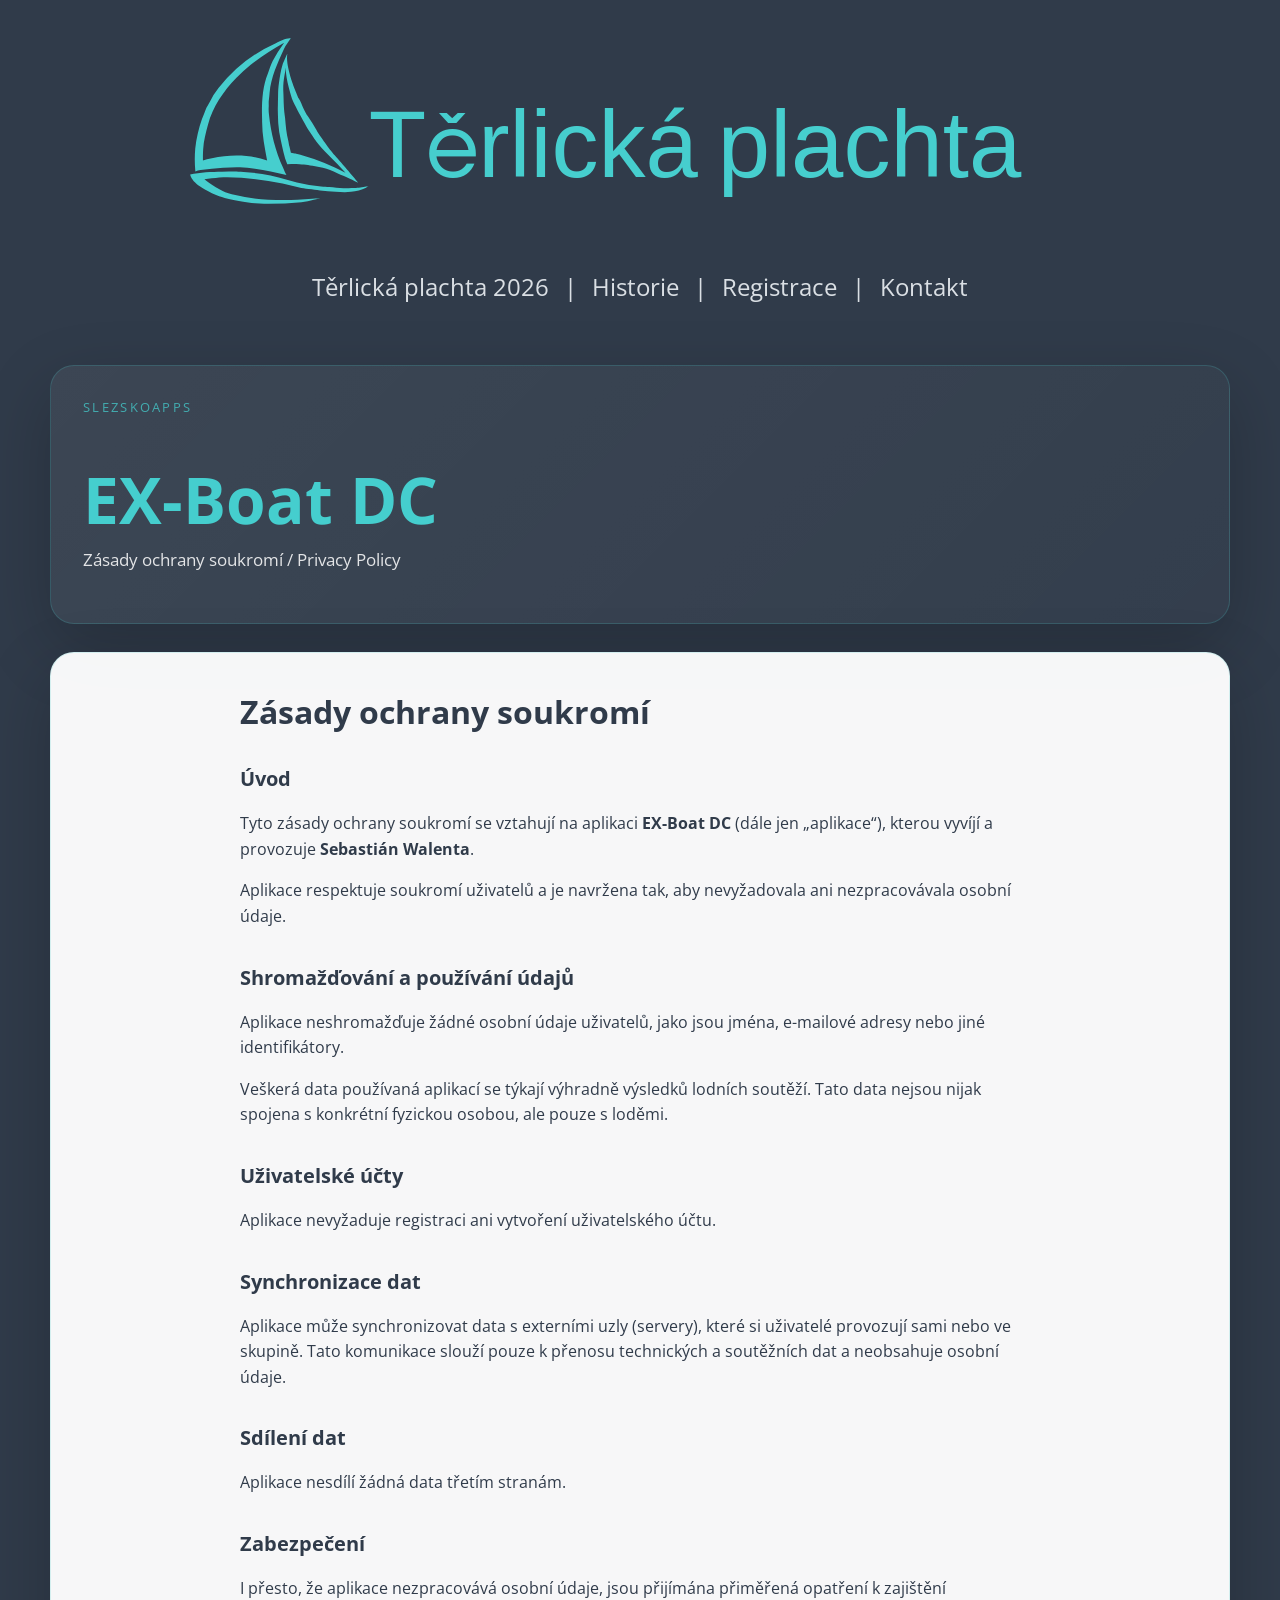
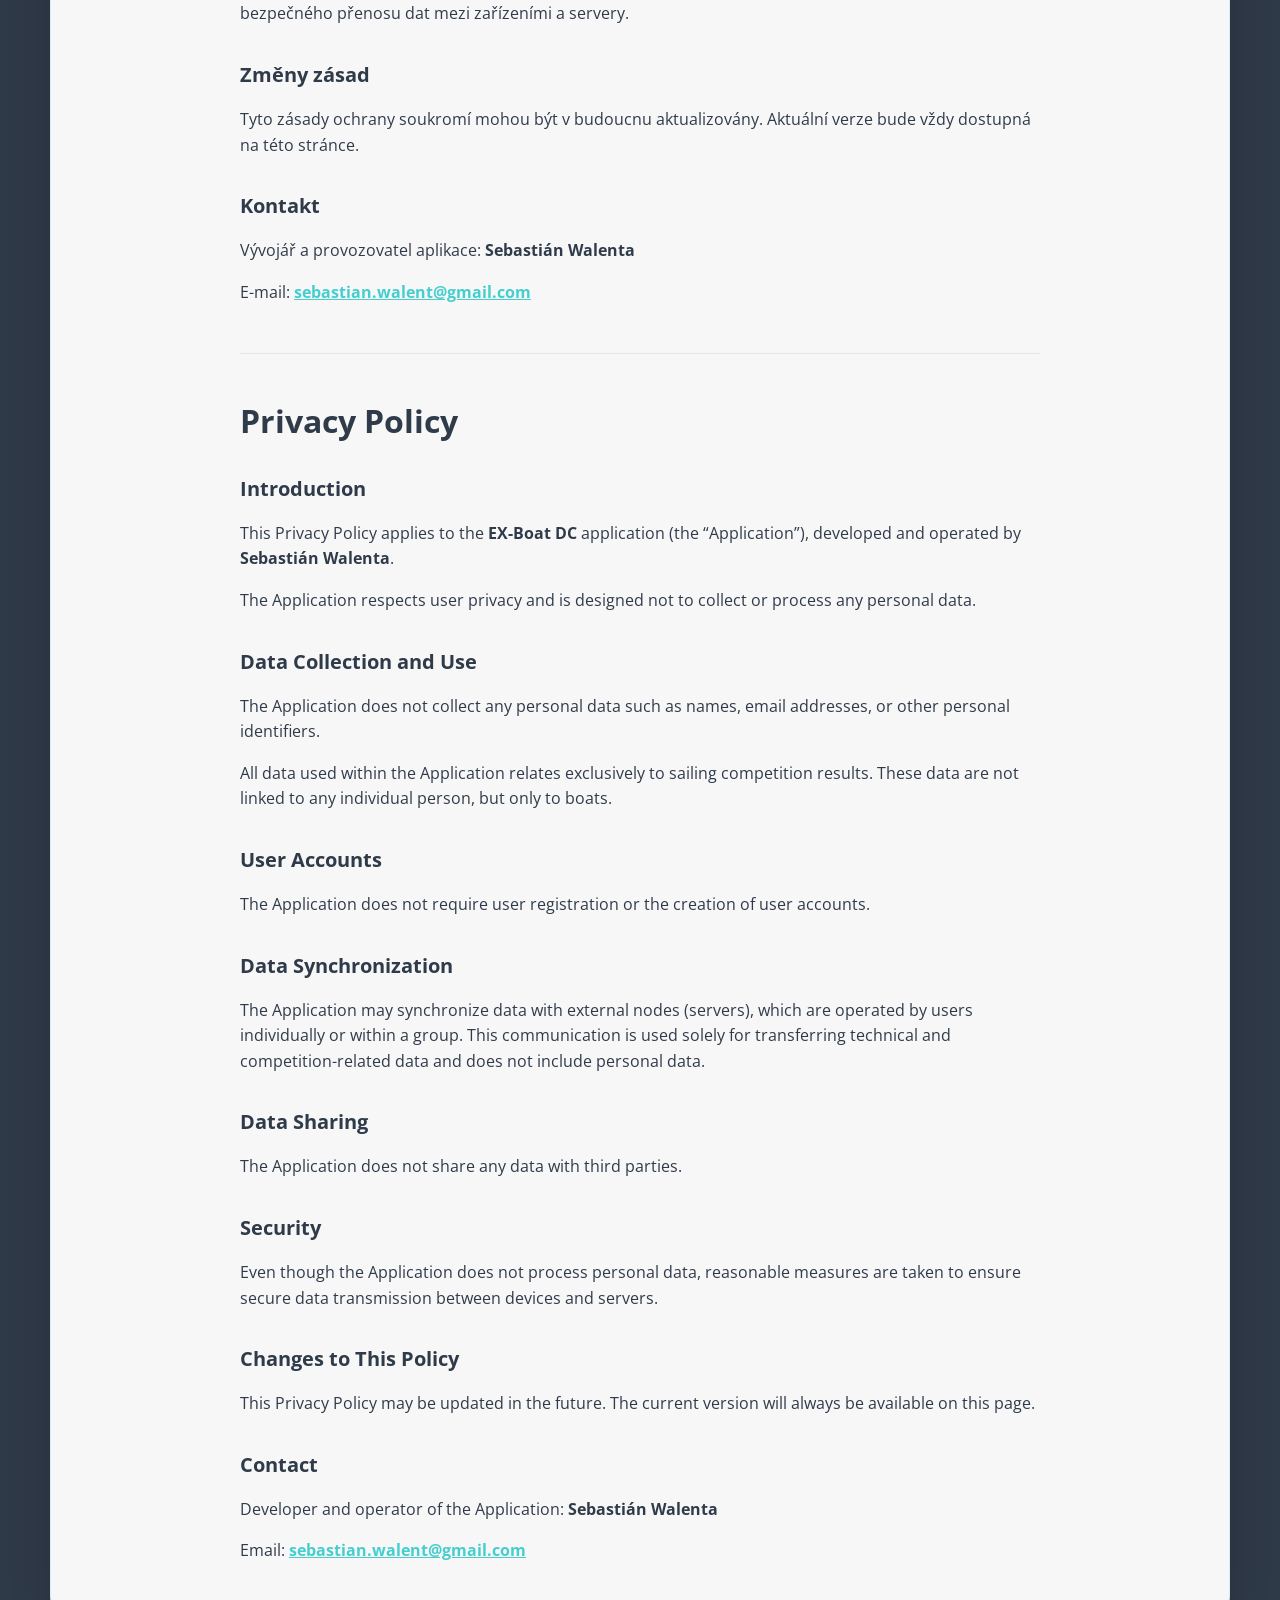
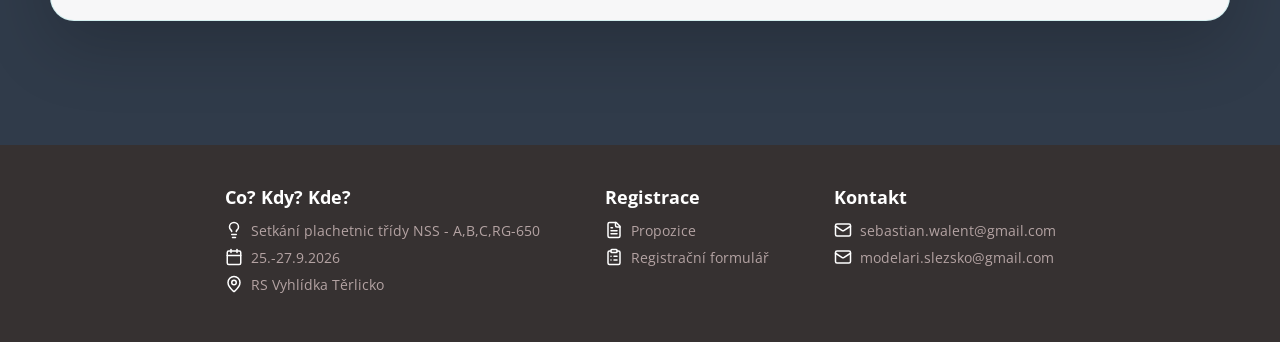
==== exdatacollectorterms.html @ 611fe251 "Deploy to GitHub Pages" ====
<!doctype html>
<html lang="en">
	<head>
		<meta charset="utf-8" />
		<meta name="viewport" content="width=device-width, initial-scale=1" />
		<meta name="text-scale" content="scale" />
		<link href="./_app/immutable/entry/start.FjOqadkw.js" rel="modulepreload">
		<link href="./_app/immutable/chunks/DL6HQwwM.js" rel="modulepreload">
		<link href="./_app/immutable/chunks/WMC_EZrS.js" rel="modulepreload">
		<link href="./_app/immutable/entry/app.DK5hUaBQ.js" rel="modulepreload">
		<link href="./_app/immutable/chunks/CbUDssf9.js" rel="modulepreload">
		<link href="./_app/immutable/chunks/D9FQP20W.js" rel="modulepreload">
		<link href="./_app/immutable/nodes/0.DXpUFutj.js" rel="modulepreload">
		<link href="./_app/immutable/nodes/2.Dat_YJwX.js" rel="modulepreload">
		<link href="./_app/immutable/nodes/4.Bv6mwJxS.js" rel="modulepreload">
		<!--12qhfyh--><link rel="icon" href="./favicon.png"/> <link href="https://fonts.googleapis.com/css2?family=Open+Sans:wght@400;700&amp;display=swap" rel="stylesheet"/><!----><!--1r5iayh--><!----><title>EX-Boat DC – Zásady ochrany soukromí / Privacy Policy</title>
		<link href="./_app/immutable/assets/0.CcY0380P.css" rel="stylesheet">
		<link href="./_app/immutable/assets/2._IaS-Gz3.css" rel="stylesheet">
		<link href="./_app/immutable/assets/4.DP5b9Ext.css" rel="stylesheet">
	</head>
	<body data-sveltekit-preload-data="hover">
		<div style="display: contents"><!--[--><!--[0--><!--[--><!--[0--><!--[--><div id="logo_block" class="svelte-rfuq4y"><a href="./" class="svelte-rfuq4y"><img src="./logos/logo.svg" id="logo" alt="Logo" class="svelte-rfuq4y"/> <img src="./logos/logomobile.svg" id="mobile_logo" alt="Logo Mobile" class="svelte-rfuq4y"/></a></div> <div id="menu_block" class="svelte-rfuq4y"><nav id="menu_web" class="svelte-rfuq4y"><a href="./" class="svelte-rfuq4y">Těrlická plachta 2026</a> <span class="sep svelte-rfuq4y">|</span> <a href="./historie" class="svelte-rfuq4y">Historie</a> <span class="sep svelte-rfuq4y">|</span> <a href="./registrace" class="svelte-rfuq4y">Registrace</a> <span class="sep svelte-rfuq4y">|</span> <a href="./kontakt" class="svelte-rfuq4y">Kontakt</a></nav> <nav id="menu_mob" class="svelte-rfuq4y"><a href="./" class="svelte-rfuq4y">Těrlická plachta 2026</a> <a href="./historie" class="svelte-rfuq4y">Historie</a> <a href="./registrace" class="svelte-rfuq4y">Registrace</a> <a href="./kontakt" class="svelte-rfuq4y">Kontakt</a></nav></div><!----> <main class="svelte-1v2axqk"><!--[--><div class="page-shell svelte-1r5iayh"><section class="hero svelte-1r5iayh"><div class="hero-copy svelte-1r5iayh"><p class="eyebrow svelte-1r5iayh">SlezskoApps</p> <h1 class="svelte-1r5iayh">EX-Boat DC</h1> <p class="lead svelte-1r5iayh">Zásady ochrany soukromí / Privacy Policy</p></div></section> <section class="content-card svelte-1r5iayh"><div class="legal-text svelte-1r5iayh"><h1 class="svelte-1r5iayh">Zásady ochrany soukromí</h1> <h2 class="svelte-1r5iayh">Úvod</h2> <p class="svelte-1r5iayh">Tyto zásady ochrany soukromí se vztahují na aplikaci <strong>EX-Boat DC</strong> (dále jen „aplikace“),
				kterou vyvíjí a provozuje <strong>Sebastián Walenta</strong>.</p> <p class="svelte-1r5iayh">Aplikace respektuje soukromí uživatelů a je navržena tak, aby nevyžadovala ani nezpracovávala osobní
				údaje.</p> <h2 class="svelte-1r5iayh">Shromažďování a používání údajů</h2> <p class="svelte-1r5iayh">Aplikace neshromažďuje žádné osobní údaje uživatelů, jako jsou jména, e-mailové adresy nebo jiné
				identifikátory.</p> <p class="svelte-1r5iayh">Veškerá data používaná aplikací se týkají výhradně výsledků lodních soutěží. Tato data nejsou nijak
				spojena s konkrétní fyzickou osobou, ale pouze s loděmi.</p> <h2 class="svelte-1r5iayh">Uživatelské účty</h2> <p class="svelte-1r5iayh">Aplikace nevyžaduje registraci ani vytvoření uživatelského účtu.</p> <h2 class="svelte-1r5iayh">Synchronizace dat</h2> <p class="svelte-1r5iayh">Aplikace může synchronizovat data s externími uzly (servery), které si uživatelé provozují sami nebo
				ve skupině. Tato komunikace slouží pouze k přenosu technických a soutěžních dat a neobsahuje osobní
				údaje.</p> <h2 class="svelte-1r5iayh">Sdílení dat</h2> <p class="svelte-1r5iayh">Aplikace nesdílí žádná data třetím stranám.</p> <h2 class="svelte-1r5iayh">Zabezpečení</h2> <p class="svelte-1r5iayh">I přesto, že aplikace nezpracovává osobní údaje, jsou přijímána přiměřená opatření k zajištění
				bezpečného přenosu dat mezi zařízeními a servery.</p> <h2 class="svelte-1r5iayh">Změny zásad</h2> <p class="svelte-1r5iayh">Tyto zásady ochrany soukromí mohou být v budoucnu aktualizovány. Aktuální verze bude vždy dostupná
				na této stránce.</p> <h2 class="svelte-1r5iayh">Kontakt</h2> <p class="svelte-1r5iayh">Vývojář a provozovatel aplikace: <strong>Sebastián Walenta</strong></p> <p class="svelte-1r5iayh">E-mail: <a href="mailto:sebastian.walent@gmail.com" class="svelte-1r5iayh">sebastian.walent@gmail.com</a></p> <hr class="svelte-1r5iayh"/> <h1 class="svelte-1r5iayh">Privacy Policy</h1> <h2 class="svelte-1r5iayh">Introduction</h2> <p class="svelte-1r5iayh">This Privacy Policy applies to the <strong>EX-Boat DC</strong> application (the “Application”), developed
				and operated by <strong>Sebastián Walenta</strong>.</p> <p class="svelte-1r5iayh">The Application respects user privacy and is designed not to collect or process any personal data.</p> <h2 class="svelte-1r5iayh">Data Collection and Use</h2> <p class="svelte-1r5iayh">The Application does not collect any personal data such as names, email addresses, or other personal
				identifiers.</p> <p class="svelte-1r5iayh">All data used within the Application relates exclusively to sailing competition results. These data
				are not linked to any individual person, but only to boats.</p> <h2 class="svelte-1r5iayh">User Accounts</h2> <p class="svelte-1r5iayh">The Application does not require user registration or the creation of user accounts.</p> <h2 class="svelte-1r5iayh">Data Synchronization</h2> <p class="svelte-1r5iayh">The Application may synchronize data with external nodes (servers), which are operated by users
				individually or within a group. This communication is used solely for transferring technical and
				competition-related data and does not include personal data.</p> <h2 class="svelte-1r5iayh">Data Sharing</h2> <p class="svelte-1r5iayh">The Application does not share any data with third parties.</p> <h2 class="svelte-1r5iayh">Security</h2> <p class="svelte-1r5iayh">Even though the Application does not process personal data, reasonable measures are taken to ensure
				secure data transmission between devices and servers.</p> <h2 class="svelte-1r5iayh">Changes to This Policy</h2> <p class="svelte-1r5iayh">This Privacy Policy may be updated in the future. The current version will always be available on
				this page.</p> <h2 class="svelte-1r5iayh">Contact</h2> <p class="svelte-1r5iayh">Developer and operator of the Application: <strong>Sebastián Walenta</strong></p> <p class="svelte-1r5iayh">Email: <a href="mailto:sebastian.walent@gmail.com" class="svelte-1r5iayh">sebastian.walent@gmail.com</a></p></div></section></div><!--]--><!----></main> <footer id="footer" class="svelte-jz8lnl"><div class="bottom_lines svelte-jz8lnl"><div class="bottom_line_nad svelte-jz8lnl">Co? Kdy? Kde?</div> <div class="bottom_line svelte-jz8lnl"><svg class="footer-icon svelte-jz8lnl" xmlns="http://www.w3.org/2000/svg" width="18" height="18" viewBox="0 0 24 24" fill="none" stroke="currentColor" stroke-width="2" stroke-linecap="round" stroke-linejoin="round"><path d="M15 14c.2-1 .7-1.7 1.5-2.5 1-.9 1.5-2.2 1.5-3.5A6 6 0 0 0 6 8c0 1 .2 2.2 1.5 3.5.7.7 1.3 1.5 1.5 2.5"></path><path d="M9 18h6"></path><path d="M10 22h4"></path></svg> <span>Setkání plachetnic třídy NSS - A,B,C,RG-650</span></div> <div class="bottom_line svelte-jz8lnl"><svg class="footer-icon svelte-jz8lnl" xmlns="http://www.w3.org/2000/svg" width="18" height="18" viewBox="0 0 24 24" fill="none" stroke="currentColor" stroke-width="2" stroke-linecap="round" stroke-linejoin="round"><path d="M8 2v4"></path><path d="M16 2v4"></path><rect width="18" height="18" x="3" y="4" rx="2"></rect><path d="M3 10h18"></path></svg> <span>25.-27.9.2026</span></div> <div class="bottom_line svelte-jz8lnl"><svg class="footer-icon svelte-jz8lnl" xmlns="http://www.w3.org/2000/svg" width="18" height="18" viewBox="0 0 24 24" fill="none" stroke="currentColor" stroke-width="2" stroke-linecap="round" stroke-linejoin="round"><path d="M20 10c0 4.993-5.539 10.193-7.399 11.799a1 1 0 0 1-1.202 0C9.539 20.193 4 14.993 4 10a8 8 0 0 1 16 0"></path><circle cx="12" cy="10" r="3"></circle></svg> <span>RS Vyhlídka Těrlicko</span></div></div> <div class="bottom_lines svelte-jz8lnl"><div class="bottom_line_nad svelte-jz8lnl">Registrace</div> <div class="bottom_line svelte-jz8lnl"><svg class="footer-icon svelte-jz8lnl" xmlns="http://www.w3.org/2000/svg" width="18" height="18" viewBox="0 0 24 24" fill="none" stroke="currentColor" stroke-width="2" stroke-linecap="round" stroke-linejoin="round"><path d="M15 2H6a2 2 0 0 0-2 2v16a2 2 0 0 0 2 2h12a2 2 0 0 0 2-2V7Z"></path><path d="M14 2v4a2 2 0 0 0 2 2h4"></path><path d="M10 9H8"></path><path d="M16 13H8"></path><path d="M16 17H8"></path></svg> <a href="./propozice/2025/propozice.pdf" class="svelte-jz8lnl">Propozice</a></div> <div class="bottom_line svelte-jz8lnl"><svg class="footer-icon svelte-jz8lnl" xmlns="http://www.w3.org/2000/svg" width="18" height="18" viewBox="0 0 24 24" fill="none" stroke="currentColor" stroke-width="2" stroke-linecap="round" stroke-linejoin="round"><path d="M16 4h2a2 2 0 0 1 2 2v14a2 2 0 0 1-2 2H6a2 2 0 0 1-2-2V6a2 2 0 0 1 2-2h2"></path><path d="M15 2H9a1 1 0 0 0-1 1v2a1 1 0 0 0 1 1h6a1 1 0 0 0 1-1V3a1 1 0 0 0-1-1Z"></path><path d="M12 11h4"></path><path d="M12 16h4"></path><path d="M8 11h.01"></path><path d="M8 16h.01"></path></svg> <a href="./registrace" class="svelte-jz8lnl">Registrační formulář</a></div></div> <div class="bottom_lines svelte-jz8lnl"><div class="bottom_line_nad svelte-jz8lnl">Kontakt</div> <div class="bottom_line svelte-jz8lnl"><svg class="footer-icon svelte-jz8lnl" xmlns="http://www.w3.org/2000/svg" width="18" height="18" viewBox="0 0 24 24" fill="none" stroke="currentColor" stroke-width="2" stroke-linecap="round" stroke-linejoin="round"><rect width="20" height="16" x="2" y="4" rx="2"></rect><path d="m22 7-8.97 5.7a1.94 1.94 0 0 1-2.06 0L2 7"></path></svg> <a href="mailto:sebastian.walent@gmail.com" class="svelte-jz8lnl">sebastian.walent@gmail.com</a></div> <div class="bottom_line svelte-jz8lnl"><svg class="footer-icon svelte-jz8lnl" xmlns="http://www.w3.org/2000/svg" width="18" height="18" viewBox="0 0 24 24" fill="none" stroke="currentColor" stroke-width="2" stroke-linecap="round" stroke-linejoin="round"><rect width="20" height="16" x="2" y="4" rx="2"></rect><path d="m22 7-8.97 5.7a1.94 1.94 0 0 1-2.06 0L2 7"></path></svg> <a href="mailto:modelari.slezsko@gmail.com" class="svelte-jz8lnl">modelari.slezsko@gmail.com</a></div></div></footer><!----><!--]--><!--]--><!----><!--]--><!--]--> <!--[-1--><!--]--><!--]-->
			
			<script>
				{
					__sveltekit_1jr6hcg = {
						base: new URL(".", location).pathname.slice(0, -1)
					};

					const element = document.currentScript.parentElement;

					Promise.all([
						import("./_app/immutable/entry/start.FjOqadkw.js"),
						import("./_app/immutable/entry/app.DK5hUaBQ.js")
					]).then(([kit, app]) => {
						kit.start(app, element, {
							node_ids: [0, 2, 4],
							data: [null,null,null],
							form: null,
							error: null
						});
					});
				}
			</script>
		</div>
	</body>
</html>
---- _app/immutable/assets/0.CcY0380P.css ----
body{color:#45cece;background-color:#303b4a;flex-direction:column;min-height:100vh;margin:0;font-family:Trebuchet MS,Segoe UI,Open Sans,sans-serif;display:flex}main{flex:1}a{color:inherit;text-decoration:none}html{scroll-behavior:smooth}
---- _app/immutable/assets/2._IaS-Gz3.css ----
#logo_block.svelte-rfuq4y{text-align:center;padding:20px 0}#logo.svelte-rfuq4y,#mobile_logo.svelte-rfuq4y{width:100%;max-width:1180px;margin:0 auto}#logo.svelte-rfuq4y{filter:invert(83%)sepia(82%)saturate(1620%)hue-rotate(140deg)brightness(86%)contrast(86%)}#mobile_logo.svelte-rfuq4y{filter:invert(83%)sepia(82%)saturate(1620%)hue-rotate(140deg)brightness(86%)contrast(86%);display:none}#menu_block.svelte-rfuq4y{text-align:center;margin-bottom:30px}#menu_web.svelte-rfuq4y{justify-content:center;align-items:center;gap:15px;font-size:1.5rem;display:flex}#menu_mob.svelte-rfuq4y{flex-direction:column;gap:10px;font-size:1.2rem;display:none}a.svelte-rfuq4y{color:#dadfe4;text-decoration:none;transition:color .2s}a.svelte-rfuq4y:hover{color:#45cece}a.active.svelte-rfuq4y{color:#45cece;font-weight:700}.sep.svelte-rfuq4y{color:#dadfe4}@media (width<=800px){#logo.svelte-rfuq4y{display:none}#mobile_logo.svelte-rfuq4y{max-width:300px;display:block}#menu_web.svelte-rfuq4y{display:none}#menu_mob.svelte-rfuq4y{display:flex}}#footer.svelte-jz8lnl{text-align:left;background-color:#363131;justify-content:space-around;margin-top:60px;padding:40px 15%;display:flex}.bottom_lines.svelte-jz8lnl{flex-direction:column;display:flex}.bottom_line_nad.svelte-jz8lnl{color:#fff;margin-bottom:12px;font-size:1.1rem;font-weight:700}.bottom_line.svelte-jz8lnl{color:#b4a3a3;align-items:center;gap:8px;margin-bottom:8px;font-size:.9rem;display:flex}.footer-icon.svelte-jz8lnl{stroke:#fff;flex-shrink:0;width:18px;height:18px}.bottom_line.svelte-jz8lnl a:where(.svelte-jz8lnl){color:#b4a3a3;text-decoration:none;transition:color .2s}.bottom_line.svelte-jz8lnl a:where(.svelte-jz8lnl):hover{color:#fff}@media (width<=768px){#footer.svelte-jz8lnl{flex-direction:column;gap:30px;padding:30px 10%}}main.svelte-1v2axqk{flex:1}
---- _app/immutable/assets/4.DP5b9Ext.css ----
.page-shell.svelte-1r5iayh{max-width:1180px;margin:0 auto;padding:32px 20px 64px}.hero.svelte-1r5iayh{margin-bottom:28px}.hero-copy.svelte-1r5iayh,.content-card.svelte-1r5iayh{border:1px solid #45cece33;border-radius:24px;box-shadow:0 24px 70px #0003}.hero-copy.svelte-1r5iayh{background:linear-gradient(135deg,#ffffff0f,#ffffff05);padding:32px}.eyebrow.svelte-1r5iayh{text-transform:uppercase;letter-spacing:.18em;opacity:.75;margin:0 0 10px;font-size:.8rem}h1.svelte-1r5iayh{margin-bottom:14px;font-size:clamp(2.3rem,5vw,4.2rem);line-height:.96}.lead.svelte-1r5iayh{color:#ffffffdb;max-width:55ch;font-size:1.05rem;line-height:1.6}.content-card.svelte-1r5iayh{color:#303b4a;background:#fffffff5;padding:40px}.legal-text.svelte-1r5iayh{max-width:800px;margin:0 auto;line-height:1.6}.legal-text.svelte-1r5iayh h1:where(.svelte-1r5iayh){color:#303b4a;margin-top:0;margin-bottom:1.5rem;font-size:2rem;line-height:1.2}.legal-text.svelte-1r5iayh h2:where(.svelte-1r5iayh){color:#303b4a;margin-top:2rem;margin-bottom:.75rem;font-size:1.25rem}.legal-text.svelte-1r5iayh p:where(.svelte-1r5iayh){margin-bottom:1rem}.legal-text.svelte-1r5iayh hr:where(.svelte-1r5iayh){border:0;border-top:1px solid #303b4a1a;margin:3rem 0}.legal-text.svelte-1r5iayh a:where(.svelte-1r5iayh){color:#45cece;font-weight:700;text-decoration:underline}@media (width<=800px){.content-card.svelte-1r5iayh{padding:24px}}
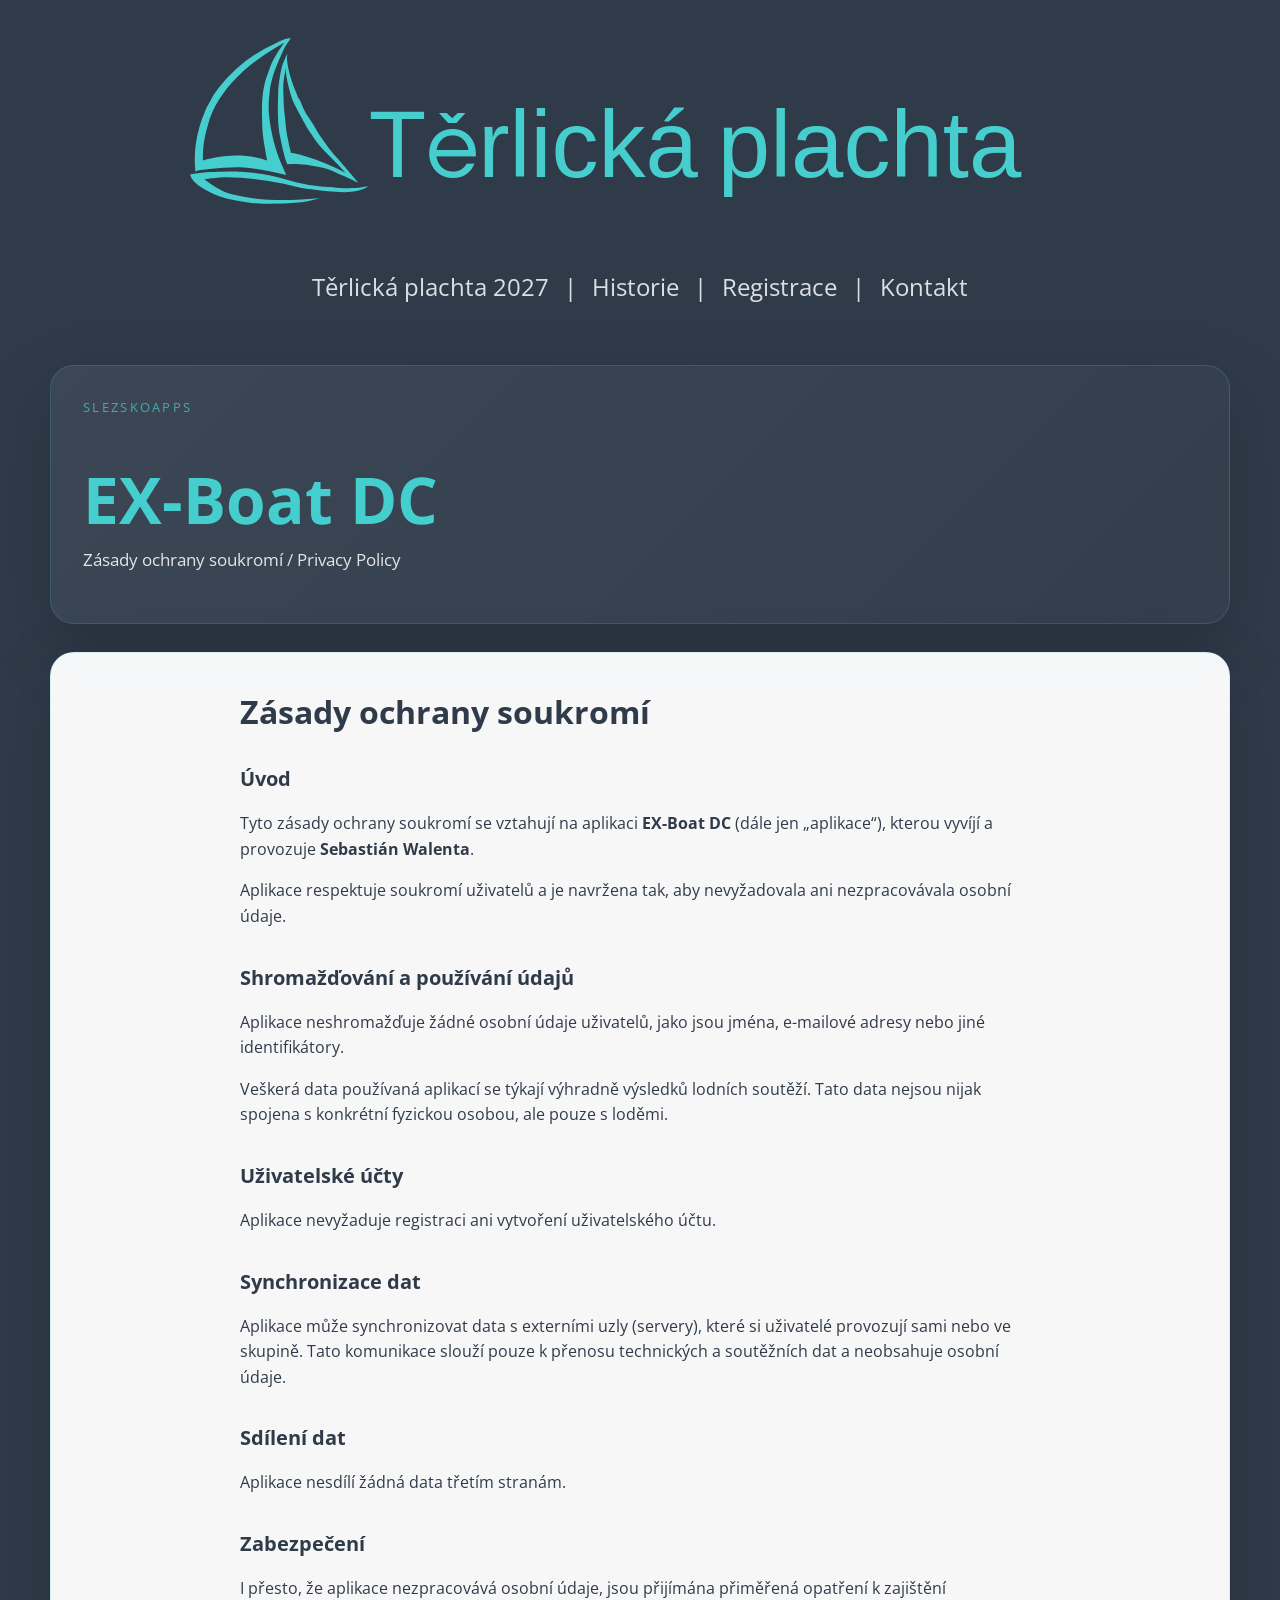
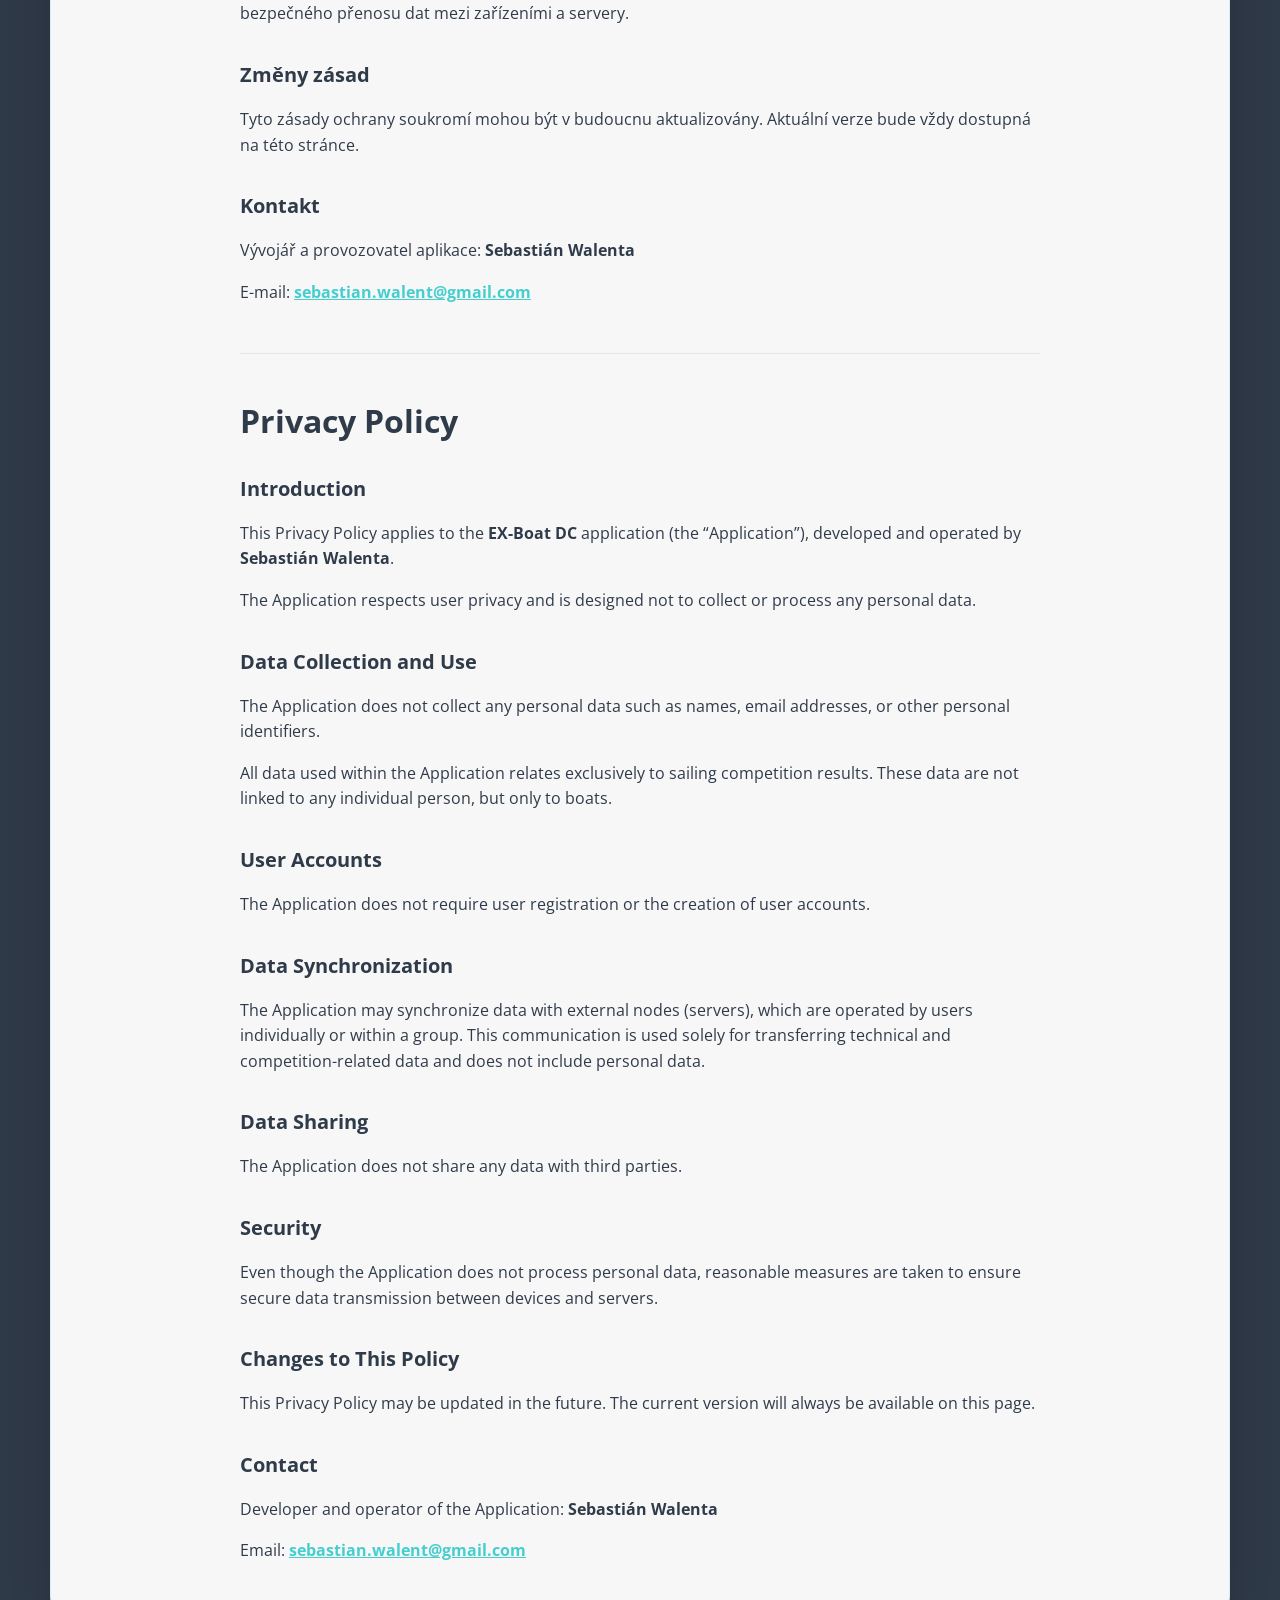
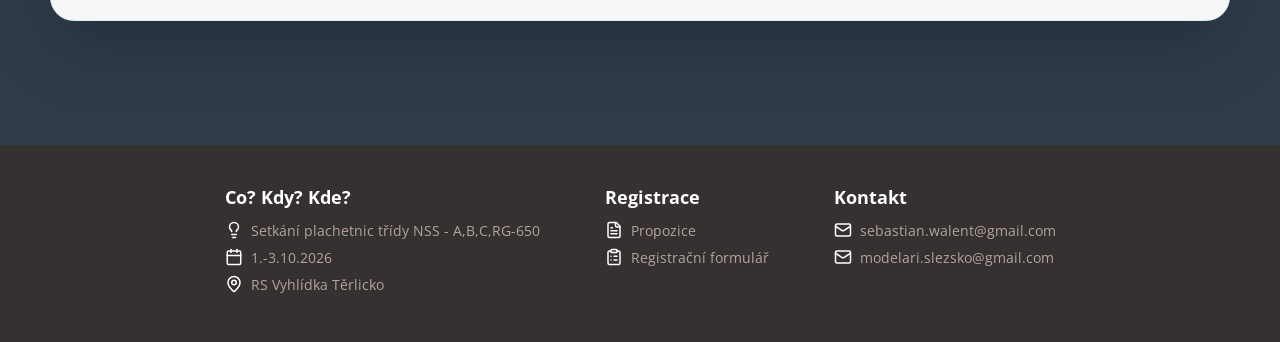
==== commit 94f23691: "Deploy to GitHub Pages" ====
--- a/exdatacollectorterms.html
+++ b/exdatacollectorterms.html
@@ -4,14 +4,14 @@
 		<meta charset="utf-8" />
 		<meta name="viewport" content="width=device-width, initial-scale=1" />
 		<meta name="text-scale" content="scale" />
-		<link href="./_app/immutable/entry/start.FjOqadkw.js" rel="modulepreload">
-		<link href="./_app/immutable/chunks/DL6HQwwM.js" rel="modulepreload">
+		<link href="./_app/immutable/entry/start.CraQLYM0.js" rel="modulepreload">
+		<link href="./_app/immutable/chunks/DJy2RjX4.js" rel="modulepreload">
 		<link href="./_app/immutable/chunks/WMC_EZrS.js" rel="modulepreload">
-		<link href="./_app/immutable/entry/app.DK5hUaBQ.js" rel="modulepreload">
+		<link href="./_app/immutable/entry/app.BAFRXg8h.js" rel="modulepreload">
 		<link href="./_app/immutable/chunks/CbUDssf9.js" rel="modulepreload">
 		<link href="./_app/immutable/chunks/D9FQP20W.js" rel="modulepreload">
-		<link href="./_app/immutable/nodes/0.DXpUFutj.js" rel="modulepreload">
-		<link href="./_app/immutable/nodes/2.Dat_YJwX.js" rel="modulepreload">
+		<link href="./_app/immutable/nodes/0.D6dtgzWk.js" rel="modulepreload">
+		<link href="./_app/immutable/nodes/2.Dj5hJZrH.js" rel="modulepreload">
 		<link href="./_app/immutable/nodes/4.Bv6mwJxS.js" rel="modulepreload">
 		<!--12qhfyh--><link rel="icon" href="./favicon.png"/> <link href="https://fonts.googleapis.com/css2?family=Open+Sans:wght@400;700&amp;display=swap" rel="stylesheet"/><!----><!--1r5iayh--><!----><title>EX-Boat DC – Zásady ochrany soukromí / Privacy Policy</title>
 		<link href="./_app/immutable/assets/0.CcY0380P.css" rel="stylesheet">
@@ -19,7 +19,7 @@
 		<link href="./_app/immutable/assets/4.DP5b9Ext.css" rel="stylesheet">
 	</head>
 	<body data-sveltekit-preload-data="hover">
-		<div style="display: contents"><!--[--><!--[0--><!--[--><!--[0--><!--[--><div id="logo_block" class="svelte-rfuq4y"><a href="./" class="svelte-rfuq4y"><img src="./logos/logo.svg" id="logo" alt="Logo" class="svelte-rfuq4y"/> <img src="./logos/logomobile.svg" id="mobile_logo" alt="Logo Mobile" class="svelte-rfuq4y"/></a></div> <div id="menu_block" class="svelte-rfuq4y"><nav id="menu_web" class="svelte-rfuq4y"><a href="./" class="svelte-rfuq4y">Těrlická plachta 2026</a> <span class="sep svelte-rfuq4y">|</span> <a href="./historie" class="svelte-rfuq4y">Historie</a> <span class="sep svelte-rfuq4y">|</span> <a href="./registrace" class="svelte-rfuq4y">Registrace</a> <span class="sep svelte-rfuq4y">|</span> <a href="./kontakt" class="svelte-rfuq4y">Kontakt</a></nav> <nav id="menu_mob" class="svelte-rfuq4y"><a href="./" class="svelte-rfuq4y">Těrlická plachta 2026</a> <a href="./historie" class="svelte-rfuq4y">Historie</a> <a href="./registrace" class="svelte-rfuq4y">Registrace</a> <a href="./kontakt" class="svelte-rfuq4y">Kontakt</a></nav></div><!----> <main class="svelte-1v2axqk"><!--[--><div class="page-shell svelte-1r5iayh"><section class="hero svelte-1r5iayh"><div class="hero-copy svelte-1r5iayh"><p class="eyebrow svelte-1r5iayh">SlezskoApps</p> <h1 class="svelte-1r5iayh">EX-Boat DC</h1> <p class="lead svelte-1r5iayh">Zásady ochrany soukromí / Privacy Policy</p></div></section> <section class="content-card svelte-1r5iayh"><div class="legal-text svelte-1r5iayh"><h1 class="svelte-1r5iayh">Zásady ochrany soukromí</h1> <h2 class="svelte-1r5iayh">Úvod</h2> <p class="svelte-1r5iayh">Tyto zásady ochrany soukromí se vztahují na aplikaci <strong>EX-Boat DC</strong> (dále jen „aplikace“),
+		<div style="display: contents"><!--[--><!--[0--><!--[--><!--[0--><!--[--><div id="logo_block" class="svelte-rfuq4y"><a href="./" class="svelte-rfuq4y"><img src="./logos/logo.svg" id="logo" alt="Logo" class="svelte-rfuq4y"/> <img src="./logos/logomobile.svg" id="mobile_logo" alt="Logo Mobile" class="svelte-rfuq4y"/></a></div> <div id="menu_block" class="svelte-rfuq4y"><nav id="menu_web" class="svelte-rfuq4y"><a href="./" class="svelte-rfuq4y">Těrlická plachta 2027</a> <span class="sep svelte-rfuq4y">|</span> <a href="./historie" class="svelte-rfuq4y">Historie</a> <span class="sep svelte-rfuq4y">|</span> <a href="./registrace" class="svelte-rfuq4y">Registrace</a> <span class="sep svelte-rfuq4y">|</span> <a href="./kontakt" class="svelte-rfuq4y">Kontakt</a></nav> <nav id="menu_mob" class="svelte-rfuq4y"><a href="./" class="svelte-rfuq4y">Těrlická plachta 2027</a> <a href="./historie" class="svelte-rfuq4y">Historie</a> <a href="./registrace" class="svelte-rfuq4y">Registrace</a> <a href="./kontakt" class="svelte-rfuq4y">Kontakt</a></nav></div><!----> <main class="svelte-1v2axqk"><!--[--><div class="page-shell svelte-1r5iayh"><section class="hero svelte-1r5iayh"><div class="hero-copy svelte-1r5iayh"><p class="eyebrow svelte-1r5iayh">SlezskoApps</p> <h1 class="svelte-1r5iayh">EX-Boat DC</h1> <p class="lead svelte-1r5iayh">Zásady ochrany soukromí / Privacy Policy</p></div></section> <section class="content-card svelte-1r5iayh"><div class="legal-text svelte-1r5iayh"><h1 class="svelte-1r5iayh">Zásady ochrany soukromí</h1> <h2 class="svelte-1r5iayh">Úvod</h2> <p class="svelte-1r5iayh">Tyto zásady ochrany soukromí se vztahují na aplikaci <strong>EX-Boat DC</strong> (dále jen „aplikace“),
 				kterou vyvíjí a provozuje <strong>Sebastián Walenta</strong>.</p> <p class="svelte-1r5iayh">Aplikace respektuje soukromí uživatelů a je navržena tak, aby nevyžadovala ani nezpracovávala osobní
 				údaje.</p> <h2 class="svelte-1r5iayh">Shromažďování a používání údajů</h2> <p class="svelte-1r5iayh">Aplikace neshromažďuje žádné osobní údaje uživatelů, jako jsou jména, e-mailové adresy nebo jiné
 				identifikátory.</p> <p class="svelte-1r5iayh">Veškerá data používaná aplikací se týkají výhradně výsledků lodních soutěží. Tato data nejsou nijak
@@ -34,19 +34,19 @@
 				individually or within a group. This communication is used solely for transferring technical and
 				competition-related data and does not include personal data.</p> <h2 class="svelte-1r5iayh">Data Sharing</h2> <p class="svelte-1r5iayh">The Application does not share any data with third parties.</p> <h2 class="svelte-1r5iayh">Security</h2> <p class="svelte-1r5iayh">Even though the Application does not process personal data, reasonable measures are taken to ensure
 				secure data transmission between devices and servers.</p> <h2 class="svelte-1r5iayh">Changes to This Policy</h2> <p class="svelte-1r5iayh">This Privacy Policy may be updated in the future. The current version will always be available on
-				this page.</p> <h2 class="svelte-1r5iayh">Contact</h2> <p class="svelte-1r5iayh">Developer and operator of the Application: <strong>Sebastián Walenta</strong></p> <p class="svelte-1r5iayh">Email: <a href="mailto:sebastian.walent@gmail.com" class="svelte-1r5iayh">sebastian.walent@gmail.com</a></p></div></section></div><!--]--><!----></main> <footer id="footer" class="svelte-jz8lnl"><div class="bottom_lines svelte-jz8lnl"><div class="bottom_line_nad svelte-jz8lnl">Co? Kdy? Kde?</div> <div class="bottom_line svelte-jz8lnl"><svg class="footer-icon svelte-jz8lnl" xmlns="http://www.w3.org/2000/svg" width="18" height="18" viewBox="0 0 24 24" fill="none" stroke="currentColor" stroke-width="2" stroke-linecap="round" stroke-linejoin="round"><path d="M15 14c.2-1 .7-1.7 1.5-2.5 1-.9 1.5-2.2 1.5-3.5A6 6 0 0 0 6 8c0 1 .2 2.2 1.5 3.5.7.7 1.3 1.5 1.5 2.5"></path><path d="M9 18h6"></path><path d="M10 22h4"></path></svg> <span>Setkání plachetnic třídy NSS - A,B,C,RG-650</span></div> <div class="bottom_line svelte-jz8lnl"><svg class="footer-icon svelte-jz8lnl" xmlns="http://www.w3.org/2000/svg" width="18" height="18" viewBox="0 0 24 24" fill="none" stroke="currentColor" stroke-width="2" stroke-linecap="round" stroke-linejoin="round"><path d="M8 2v4"></path><path d="M16 2v4"></path><rect width="18" height="18" x="3" y="4" rx="2"></rect><path d="M3 10h18"></path></svg> <span>25.-27.9.2026</span></div> <div class="bottom_line svelte-jz8lnl"><svg class="footer-icon svelte-jz8lnl" xmlns="http://www.w3.org/2000/svg" width="18" height="18" viewBox="0 0 24 24" fill="none" stroke="currentColor" stroke-width="2" stroke-linecap="round" stroke-linejoin="round"><path d="M20 10c0 4.993-5.539 10.193-7.399 11.799a1 1 0 0 1-1.202 0C9.539 20.193 4 14.993 4 10a8 8 0 0 1 16 0"></path><circle cx="12" cy="10" r="3"></circle></svg> <span>RS Vyhlídka Těrlicko</span></div></div> <div class="bottom_lines svelte-jz8lnl"><div class="bottom_line_nad svelte-jz8lnl">Registrace</div> <div class="bottom_line svelte-jz8lnl"><svg class="footer-icon svelte-jz8lnl" xmlns="http://www.w3.org/2000/svg" width="18" height="18" viewBox="0 0 24 24" fill="none" stroke="currentColor" stroke-width="2" stroke-linecap="round" stroke-linejoin="round"><path d="M15 2H6a2 2 0 0 0-2 2v16a2 2 0 0 0 2 2h12a2 2 0 0 0 2-2V7Z"></path><path d="M14 2v4a2 2 0 0 0 2 2h4"></path><path d="M10 9H8"></path><path d="M16 13H8"></path><path d="M16 17H8"></path></svg> <a href="./propozice/2025/propozice.pdf" class="svelte-jz8lnl">Propozice</a></div> <div class="bottom_line svelte-jz8lnl"><svg class="footer-icon svelte-jz8lnl" xmlns="http://www.w3.org/2000/svg" width="18" height="18" viewBox="0 0 24 24" fill="none" stroke="currentColor" stroke-width="2" stroke-linecap="round" stroke-linejoin="round"><path d="M16 4h2a2 2 0 0 1 2 2v14a2 2 0 0 1-2 2H6a2 2 0 0 1-2-2V6a2 2 0 0 1 2-2h2"></path><path d="M15 2H9a1 1 0 0 0-1 1v2a1 1 0 0 0 1 1h6a1 1 0 0 0 1-1V3a1 1 0 0 0-1-1Z"></path><path d="M12 11h4"></path><path d="M12 16h4"></path><path d="M8 11h.01"></path><path d="M8 16h.01"></path></svg> <a href="./registrace" class="svelte-jz8lnl">Registrační formulář</a></div></div> <div class="bottom_lines svelte-jz8lnl"><div class="bottom_line_nad svelte-jz8lnl">Kontakt</div> <div class="bottom_line svelte-jz8lnl"><svg class="footer-icon svelte-jz8lnl" xmlns="http://www.w3.org/2000/svg" width="18" height="18" viewBox="0 0 24 24" fill="none" stroke="currentColor" stroke-width="2" stroke-linecap="round" stroke-linejoin="round"><rect width="20" height="16" x="2" y="4" rx="2"></rect><path d="m22 7-8.97 5.7a1.94 1.94 0 0 1-2.06 0L2 7"></path></svg> <a href="mailto:sebastian.walent@gmail.com" class="svelte-jz8lnl">sebastian.walent@gmail.com</a></div> <div class="bottom_line svelte-jz8lnl"><svg class="footer-icon svelte-jz8lnl" xmlns="http://www.w3.org/2000/svg" width="18" height="18" viewBox="0 0 24 24" fill="none" stroke="currentColor" stroke-width="2" stroke-linecap="round" stroke-linejoin="round"><rect width="20" height="16" x="2" y="4" rx="2"></rect><path d="m22 7-8.97 5.7a1.94 1.94 0 0 1-2.06 0L2 7"></path></svg> <a href="mailto:modelari.slezsko@gmail.com" class="svelte-jz8lnl">modelari.slezsko@gmail.com</a></div></div></footer><!----><!--]--><!--]--><!----><!--]--><!--]--> <!--[-1--><!--]--><!--]-->
+				this page.</p> <h2 class="svelte-1r5iayh">Contact</h2> <p class="svelte-1r5iayh">Developer and operator of the Application: <strong>Sebastián Walenta</strong></p> <p class="svelte-1r5iayh">Email: <a href="mailto:sebastian.walent@gmail.com" class="svelte-1r5iayh">sebastian.walent@gmail.com</a></p></div></section></div><!--]--><!----></main> <footer id="footer" class="svelte-jz8lnl"><div class="bottom_lines svelte-jz8lnl"><div class="bottom_line_nad svelte-jz8lnl">Co? Kdy? Kde?</div> <div class="bottom_line svelte-jz8lnl"><svg class="footer-icon svelte-jz8lnl" xmlns="http://www.w3.org/2000/svg" width="18" height="18" viewBox="0 0 24 24" fill="none" stroke="currentColor" stroke-width="2" stroke-linecap="round" stroke-linejoin="round"><path d="M15 14c.2-1 .7-1.7 1.5-2.5 1-.9 1.5-2.2 1.5-3.5A6 6 0 0 0 6 8c0 1 .2 2.2 1.5 3.5.7.7 1.3 1.5 1.5 2.5"></path><path d="M9 18h6"></path><path d="M10 22h4"></path></svg> <span>Setkání plachetnic třídy NSS - A,B,C,RG-650</span></div> <div class="bottom_line svelte-jz8lnl"><svg class="footer-icon svelte-jz8lnl" xmlns="http://www.w3.org/2000/svg" width="18" height="18" viewBox="0 0 24 24" fill="none" stroke="currentColor" stroke-width="2" stroke-linecap="round" stroke-linejoin="round"><path d="M8 2v4"></path><path d="M16 2v4"></path><rect width="18" height="18" x="3" y="4" rx="2"></rect><path d="M3 10h18"></path></svg> <span>1.-3.10.2026</span></div> <div class="bottom_line svelte-jz8lnl"><svg class="footer-icon svelte-jz8lnl" xmlns="http://www.w3.org/2000/svg" width="18" height="18" viewBox="0 0 24 24" fill="none" stroke="currentColor" stroke-width="2" stroke-linecap="round" stroke-linejoin="round"><path d="M20 10c0 4.993-5.539 10.193-7.399 11.799a1 1 0 0 1-1.202 0C9.539 20.193 4 14.993 4 10a8 8 0 0 1 16 0"></path><circle cx="12" cy="10" r="3"></circle></svg> <span>RS Vyhlídka Těrlicko</span></div></div> <div class="bottom_lines svelte-jz8lnl"><div class="bottom_line_nad svelte-jz8lnl">Registrace</div> <div class="bottom_line svelte-jz8lnl"><svg class="footer-icon svelte-jz8lnl" xmlns="http://www.w3.org/2000/svg" width="18" height="18" viewBox="0 0 24 24" fill="none" stroke="currentColor" stroke-width="2" stroke-linecap="round" stroke-linejoin="round"><path d="M15 2H6a2 2 0 0 0-2 2v16a2 2 0 0 0 2 2h12a2 2 0 0 0 2-2V7Z"></path><path d="M14 2v4a2 2 0 0 0 2 2h4"></path><path d="M10 9H8"></path><path d="M16 13H8"></path><path d="M16 17H8"></path></svg> <a href="./propozice/2025/propozice.pdf" class="svelte-jz8lnl">Propozice</a></div> <div class="bottom_line svelte-jz8lnl"><svg class="footer-icon svelte-jz8lnl" xmlns="http://www.w3.org/2000/svg" width="18" height="18" viewBox="0 0 24 24" fill="none" stroke="currentColor" stroke-width="2" stroke-linecap="round" stroke-linejoin="round"><path d="M16 4h2a2 2 0 0 1 2 2v14a2 2 0 0 1-2 2H6a2 2 0 0 1-2-2V6a2 2 0 0 1 2-2h2"></path><path d="M15 2H9a1 1 0 0 0-1 1v2a1 1 0 0 0 1 1h6a1 1 0 0 0 1-1V3a1 1 0 0 0-1-1Z"></path><path d="M12 11h4"></path><path d="M12 16h4"></path><path d="M8 11h.01"></path><path d="M8 16h.01"></path></svg> <a href="./registrace" class="svelte-jz8lnl">Registrační formulář</a></div></div> <div class="bottom_lines svelte-jz8lnl"><div class="bottom_line_nad svelte-jz8lnl">Kontakt</div> <div class="bottom_line svelte-jz8lnl"><svg class="footer-icon svelte-jz8lnl" xmlns="http://www.w3.org/2000/svg" width="18" height="18" viewBox="0 0 24 24" fill="none" stroke="currentColor" stroke-width="2" stroke-linecap="round" stroke-linejoin="round"><rect width="20" height="16" x="2" y="4" rx="2"></rect><path d="m22 7-8.97 5.7a1.94 1.94 0 0 1-2.06 0L2 7"></path></svg> <a href="mailto:sebastian.walent@gmail.com" class="svelte-jz8lnl">sebastian.walent@gmail.com</a></div> <div class="bottom_line svelte-jz8lnl"><svg class="footer-icon svelte-jz8lnl" xmlns="http://www.w3.org/2000/svg" width="18" height="18" viewBox="0 0 24 24" fill="none" stroke="currentColor" stroke-width="2" stroke-linecap="round" stroke-linejoin="round"><rect width="20" height="16" x="2" y="4" rx="2"></rect><path d="m22 7-8.97 5.7a1.94 1.94 0 0 1-2.06 0L2 7"></path></svg> <a href="mailto:modelari.slezsko@gmail.com" class="svelte-jz8lnl">modelari.slezsko@gmail.com</a></div></div></footer><!----><!--]--><!--]--><!----><!--]--><!--]--> <!--[-1--><!--]--><!--]-->
 			
 			<script>
 				{
-					__sveltekit_1jr6hcg = {
+					__sveltekit_qmuc1e = {
 						base: new URL(".", location).pathname.slice(0, -1)
 					};
 
 					const element = document.currentScript.parentElement;
 
 					Promise.all([
-						import("./_app/immutable/entry/start.FjOqadkw.js"),
-						import("./_app/immutable/entry/app.DK5hUaBQ.js")
+						import("./_app/immutable/entry/start.CraQLYM0.js"),
+						import("./_app/immutable/entry/app.BAFRXg8h.js")
 					]).then(([kit, app]) => {
 						kit.start(app, element, {
 							node_ids: [0, 2, 4],
